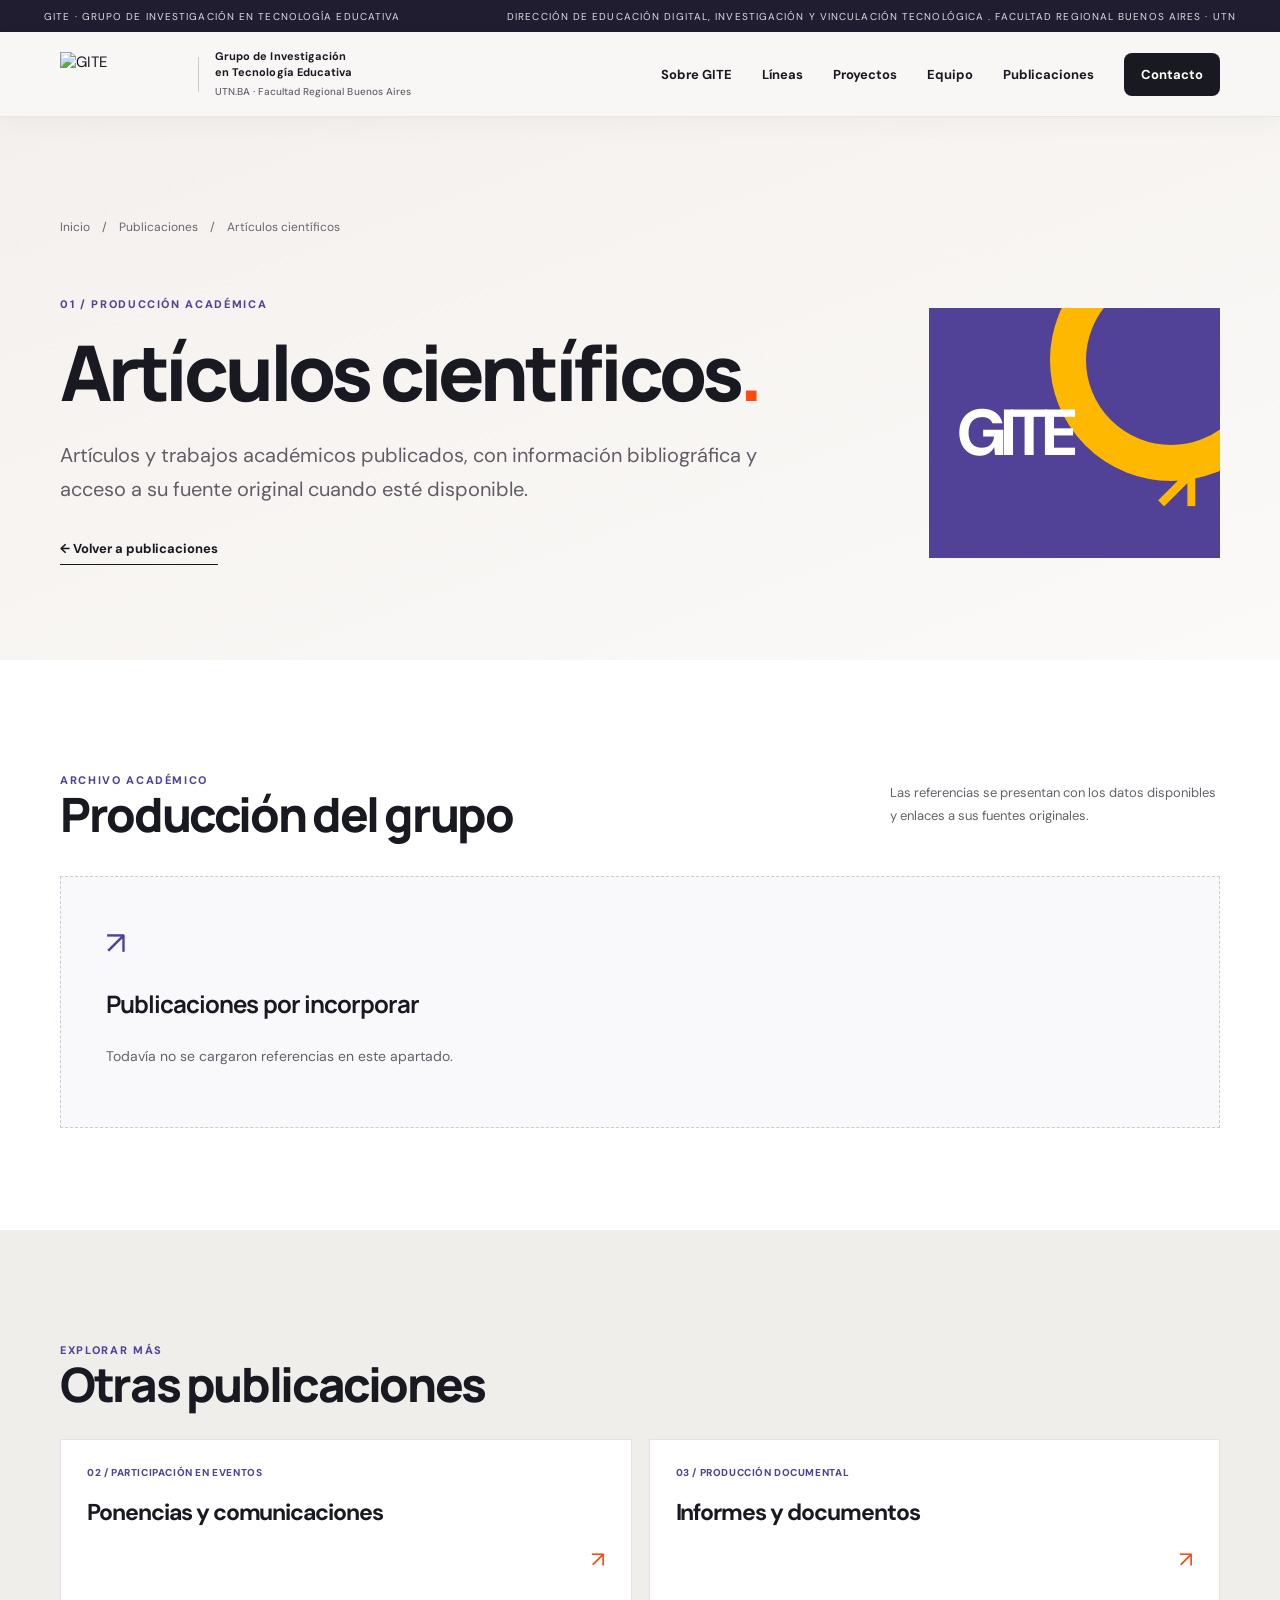
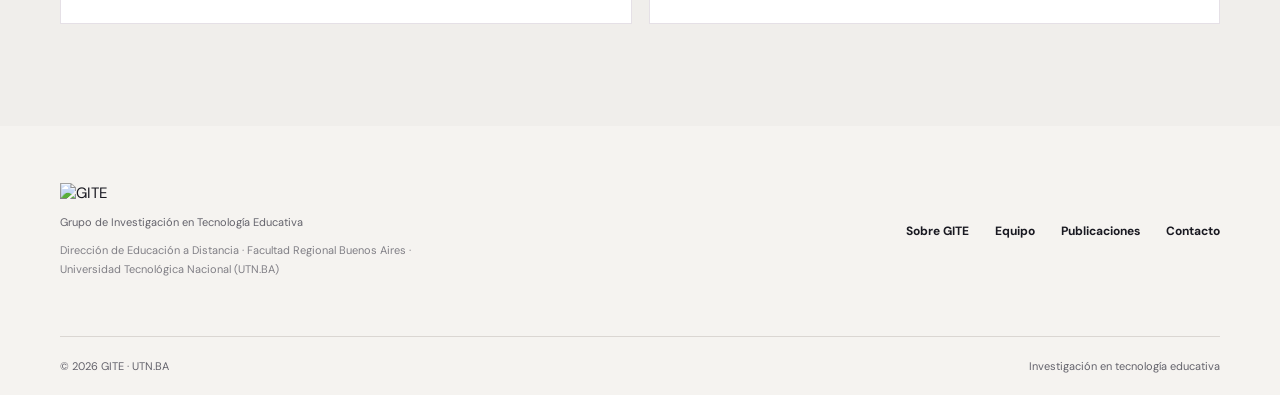
==== articulos-cientificos.html @ 9ed3b36a "Update header information in articulos-cientificos.html" ====
<!doctype html>
<html lang="es-AR">
<head>
<meta charset="utf-8"><meta name="viewport" content="width=device-width, initial-scale=1">
<meta name="theme-color" content="#f8f7f5">
<meta name="description" content="Artículos y trabajos académicos publicados, con información bibliográfica y acceso a su fuente original cuando esté disponible.">
<title>Artículos científicos | GITE — UTN.BA</title>
<link rel="icon" href="assets/favicon.svg" type="image/svg+xml">
<link rel="stylesheet" href="styles.css">
<script defer src="publicaciones.js"></script>
<script defer src="script.js"></script>
</head>
<body>
<a class="skip" href="#contenido">Saltar al contenido</a>
<div class="topline"><span>GITE · Grupo de Investigación en tecnología educativa</span><span>Dirección de Educación Digital, Investigación y Vinculación Tecnológica . Facultad Regional Buenos Aires · UTN</span></div>
<header class="site-header" id="inicio"><div class="container nav-bar">
<a class="brand" href="index.html" aria-label="GITE, volver al inicio"><img src="assets/gite-logo.png" alt="GITE" width="170" height="60"><span class="brand-divider"></span><span class="brand-caption">Grupo de Investigación<br>en Tecnología Educativa<small>UTN.BA · Facultad Regional Buenos Aires</small></span></a>
<button class="menu-toggle" type="button" aria-controls="site-nav" aria-expanded="false" aria-label="Abrir menú"><span></span><span></span><span></span></button>
<nav class="nav" id="site-nav" aria-label="Navegación principal"><a href="index.html#sobre-gite">Sobre GITE</a><a href="index.html#investigacion">Líneas</a><a href="index.html#proyectos">Proyectos</a><a href="index.html#equipo">Equipo</a><a href="index.html#publicaciones" aria-current="page">Publicaciones</a><a class="nav-cta" href="index.html#contacto">Contacto</a></nav>
</div></header>
<main id="contenido">
<section class="pub-hero section-pad"><div class="container">
<div class="pub-breadcrumb"><a href="index.html">Inicio</a><span aria-hidden="true">/</span><a href="index.html#publicaciones">Publicaciones</a><span aria-hidden="true">/</span><span>Artículos científicos</span></div>
<div class="pub-hero-layout"><div><div class="section-label">01 / PRODUCCIÓN ACADÉMICA</div><h1>Artículos científicos<span class="pub-accent">.</span></h1><p class="pub-lead">Artículos y trabajos académicos publicados, con información bibliográfica y acceso a su fuente original cuando esté disponible.</p><a class="text-link" href="index.html#publicaciones">← Volver a publicaciones</a></div><div class="pub-hero-graphic" aria-hidden="true"><span>GITE</span><span>↗</span></div></div>
</div></section>
<section class="pub-content section-pad" aria-labelledby="pub-results-title"><div class="container">
<div class="pub-content-heading"><div><div class="section-label">ARCHIVO ACADÉMICO</div><h2 id="pub-results-title">Producción del grupo</h2></div><p>Las referencias se presentan con los datos disponibles y enlaces a sus fuentes originales.</p></div>
<div class="pub-record-grid" id="publication-list" data-category="articulos" data-empty="Todavía no se cargaron referencias en este apartado." aria-live="polite"></div>
</div></section>
<section class="pub-other section-pad"><div class="container"><div class="section-label">EXPLORAR MÁS</div><h2>Otras publicaciones</h2><div class="pub-other-grid"><a class="pub-other-card" href="ponencias-comunicaciones.html"><span>02 / PARTICIPACIÓN EN EVENTOS</span><strong>Ponencias y comunicaciones</strong><span aria-hidden="true">↗</span></a><a class="pub-other-card" href="informes-documentos.html"><span>03 / PRODUCCIÓN DOCUMENTAL</span><strong>Informes y documentos</strong><span aria-hidden="true">↗</span></a></div></div></section>
</main>
<footer class="footer"><div class="container"><div class="footer-main"><div class="footer-brand"><a href="index.html"><img src="assets/gite-logo.png" alt="GITE" width="105"></a><p>Grupo de Investigación en Tecnología Educativa</p><p class="footer-institution">Dirección de Educación a Distancia · Facultad Regional Buenos Aires · Universidad Tecnológica Nacional (UTN.BA)</p></div><div class="footer-links"><a href="index.html#sobre-gite">Sobre GITE</a><a href="index.html#equipo">Equipo</a><a href="index.html#publicaciones">Publicaciones</a><a href="index.html#contacto">Contacto</a></div></div><div class="footer-bottom"><span>© <span id="year"></span> GITE · UTN.BA</span><span>Investigación en tecnología educativa</span></div></div></footer>
</body></html>
---- styles.css ----
@import url('https://fonts.googleapis.com/css2?family=DM+Sans:wght@400;500;600;700&family=Manrope:wght@400;500;600;700;800&display=swap');
:root{--ink:#191921;--muted:#63626b;--off:#f8f7f5;--white:#fff;--violet:#514298;--pink:#ec0078;--orange:#fa4a0c;--yellow:#ffb800;--night:#1d1b2a;--border:#dedbd8}*{box-sizing:border-box}html{scroll-behavior:smooth;scroll-padding-top:105px}body{margin:0;color:var(--ink);background:var(--off);font-family:'DM Sans',Arial,sans-serif;-webkit-font-smoothing:antialiased}a{color:inherit;text-decoration:none}button,input,textarea,select{font:inherit}button,a,input,textarea,select{-webkit-tap-highlight-color:transparent}a:focus-visible,button:focus-visible,input:focus-visible,select:focus-visible,textarea:focus-visible{outline:3px solid var(--pink);outline-offset:4px}.container{width:min(1200px,calc(100% - 88px));margin:auto}.section-pad{padding:112px 0}.topline{min-height:32px;display:flex;align-items:center;justify-content:space-between;background:var(--night);color:#dedce3;padding:0 max(44px,calc((100vw - 1200px)/2));font-size:10px;letter-spacing:.11em;text-transform:uppercase}.site-header{position:sticky;top:0;z-index:20;background:rgba(248,247,245,.97);border-bottom:1px solid #e9e7e4;backdrop-filter:blur(16px)}.nav-bar{height:92px;display:flex;align-items:center;justify-content:space-between;gap:20px}.brand{display:flex;align-items:center;gap:16px;flex-shrink:0}.brand img{width:122px;height:auto;display:block}.brand-divider{height:35px;width:1px;background:#ccc8c6}.brand-caption{font-weight:700;font-size:11px;line-height:1.4;letter-spacing:.005em}.nav{display:flex;gap:30px;align-items:center}.nav>a{font-size:13px;font-weight:700;transition:color .2s}.nav>a:hover{color:var(--violet)}.nav .nav-cta{background:var(--ink);color:white;border-radius:3px;padding:13px 17px}.nav .nav-cta:hover{color:white;background:var(--violet)}.menu-toggle{display:none}.skip{position:absolute;left:10px;top:-60px;background:white;z-index:50;padding:12px}.skip:focus{top:10px}.hero{padding-top:85px;padding-bottom:100px}.hero-layout{display:grid;grid-template-columns:1.12fr .88fr;align-items:center;gap:65px}.eyebrow,.section-label{font-size:11px;letter-spacing:.15em;font-weight:800;color:var(--violet)}.eyebrow{display:flex;align-items:center;gap:12px}.eyebrow-line{display:inline-block;height:2px;width:26px;background:var(--orange)}h1,h2,h3,p{margin-top:0}h1,h2,h3{font-family:Manrope,Arial,sans-serif}h1{font-size:clamp(43px,4.7vw,72px);line-height:1.09;letter-spacing:-.065em;font-weight:800;margin:29px 0 27px}h1 em{color:var(--violet);font-style:normal}h2{font-size:clamp(37px,4vw,59px);line-height:1.14;letter-spacing:-.055em;margin:0;font-weight:800}h2 span{color:var(--violet)}.hero-lead{color:#595865;font-size:17px;line-height:1.85;max-width:570px}.hero-actions{display:flex;align-items:center;gap:26px;margin-top:35px;flex-wrap:wrap}.btn{border:0;display:inline-flex;align-items:center;justify-content:space-between;gap:25px;padding:17px 21px;font-weight:700;font-size:13px;cursor:pointer;border-radius:3px;transition:transform .2s,background .2s}.btn:hover{transform:translateY(-2px)}.btn-dark{background:var(--ink);color:white}.btn-dark:hover{background:var(--violet)}.btn-light{background:var(--yellow);color:var(--night)}.btn-light:hover{background:#ffd15b}.text-link{font-weight:700;font-size:13px;border-bottom:1px solid var(--ink);padding-bottom:7px}.text-link span{margin-left:12px}.hero-bottom{margin-top:75px;font-size:11px;color:var(--muted);display:flex;align-items:center;gap:9px}.mini-dot{width:7px;height:7px;border-radius:100%;background:var(--pink)}.hero-visual{min-height:490px;overflow:hidden;position:relative;background:#272337;color:white;border-radius:2px}.visual-grid{position:absolute;inset:0;background-image:linear-gradient(#ffffff12 1px,transparent 1px),linear-gradient(90deg,#ffffff12 1px,transparent 1px);background-size:48px 48px;mask-image:linear-gradient(to bottom,black,transparent)}.visual-title{position:absolute;top:55px;left:48px;z-index:3;font:800 clamp(31px,3vw,44px)/1.16 Manrope;letter-spacing:-.055em}.visual-title span{color:var(--yellow)}.shape{position:absolute}.shape-one{width:295px;height:295px;border:65px solid var(--violet);border-right-color:var(--pink);border-bottom-color:var(--orange);border-radius:50%;right:-64px;bottom:38px;transform:rotate(-25deg)}.shape-two{height:135px;width:135px;background:var(--yellow);left:65px;bottom:77px;transform:rotate(45deg)}.shape-three{height:130px;width:130px;background:var(--orange);left:135px;bottom:40px;mix-blend-mode:multiply;border-radius:50%}.visual-bottom{position:absolute;bottom:22px;left:35px;right:35px;display:flex;justify-content:space-between;font-size:10px;letter-spacing:.1em;color:#d4cfdf}.ticker{background:var(--yellow);padding:24px 0;overflow:hidden}.ticker-inner{width:max-content;min-width:100%;display:flex;justify-content:space-around;align-items:center;gap:34px;padding:0 35px;font:800 13px Manrope;letter-spacing:.035em}.ticker-inner i{font-size:20px;font-style:normal;color:var(--pink)}.section-intro{display:grid;grid-template-columns:1fr 2fr;gap:60px;margin-bottom:57px}.section-intro p{margin:25px 0 0;max-width:660px;line-height:1.9;color:var(--muted);font-size:16px}.section-label{padding-top:10px}.principles{display:grid;grid-template-columns:repeat(3,1fr);gap:20px}.principle{background:white;min-height:300px;padding:33px;border:1px solid #e8e5e2;position:relative}.principle-no{font-size:11px;color:#918f99;position:absolute;right:30px;top:34px}.principle-icon{font:700 36px Manrope;margin:12px 0 35px}.purple{color:var(--violet)}.orange{color:var(--orange)}.pink{color:var(--pink)}.principle h3{font-size:23px;letter-spacing:-.035em;margin-bottom:12px}.principle p{line-height:1.75;color:var(--muted);font-size:14px;margin:0}.research{background:var(--night);color:#fff}.research-top{display:flex;justify-content:space-between;align-items:end;gap:50px;margin-bottom:56px}.research-top h2 em,.contact h2 em{color:var(--yellow);font-style:normal}.research-top p{color:#b8b5c6;max-width:345px;line-height:1.8;margin:0}.section-label.light{color:#e6abff;margin-bottom:22px}.research-item{display:grid;grid-template-columns:75px 1fr 28px;gap:20px;align-items:start;border-top:1px solid #504b60;padding:30px 0}.research-item:last-child{border-bottom:1px solid #504b60}.research-index{color:var(--yellow);font-size:12px;font-weight:700;padding-top:9px}.research-item h3{font-size:25px;letter-spacing:-.035em;margin-bottom:10px}.research-item p{max-width:750px;color:#bbb8c7;line-height:1.75;margin:0;font-size:14px}.research-mark{color:var(--yellow);font-size:22px}.research-note{font-size:12px;line-height:1.7;color:#9e9aac;margin:25px 0 0}.services{display:grid;grid-template-columns:repeat(2,1fr);gap:18px}.service-card{min-height:320px;background:white;border:1px solid #e9e5e3;padding:35px;display:flex;flex-direction:column;transition:transform .2s,border-color .2s}.service-card:hover{transform:translateY(-4px);border-color:var(--violet)}.service-top{display:flex;justify-content:space-between;color:var(--violet);font-size:11px;letter-spacing:.1em;font-weight:800}.service-top span:last-child{font-size:21px}.service-card h3{margin:40px 0 12px;max-width:440px;font-size:27px;line-height:1.25;letter-spacing:-.04em}.service-card p{line-height:1.7;color:var(--muted);font-size:14px;max-width:475px}.tag-list{display:flex;gap:7px;flex-wrap:wrap;margin-top:auto;padding-top:10px}.tag-list span{background:#f2f0ef;padding:8px 10px;font-size:11px;color:#5c5963}.manifesto{background:var(--yellow);padding:75px 0}.manifesto-layout{display:grid;grid-template-columns:180px 1fr;gap:35px;align-items:center}.manifesto-symbol{font-size:150px;line-height:1;color:var(--pink)}.manifesto p{font:600 clamp(26px,3vw,45px)/1.3 Manrope;letter-spacing:-.04em;margin:0;max-width:850px}.manifesto strong{color:var(--violet)}.perspectives{background:white}.insight-grid{display:grid;grid-template-columns:repeat(3,1fr);gap:25px}.insight-card{border-top:1px solid #d9d5d1;padding-top:19px}.insight-category{font-size:11px;font-weight:800;letter-spacing:.07em;color:var(--violet)}.insight-art{height:185px;margin:20px 0 25px;overflow:hidden;display:flex;align-items:center;justify-content:center;position:relative}.insight-art span{font:800 85px/1 Manrope;letter-spacing:-.08em;z-index:2}.art-1{background:#e9e4fb;color:var(--violet)}.art-1:before{content:'';position:absolute;width:160px;height:160px;border:40px solid #ffb800;border-radius:50%;right:-45px;top:-60px}.art-2{background:#ffe2d7;color:var(--orange)}.art-2:before{content:'';position:absolute;width:250px;height:60px;background:var(--pink);transform:rotate(-33deg);right:-50px;bottom:10px}.art-3{background:#eee9f7;color:var(--pink)}.art-3:before{content:'';position:absolute;width:170px;height:170px;border:22px dotted var(--violet);border-radius:50%;left:15px}.insight-card h3{font-size:21px;line-height:1.35;letter-spacing:-.035em;min-height:58px}.insight-card p{color:var(--muted);font-size:14px;line-height:1.7}.editor-note{color:#87818a;font-size:11px;margin:30px 0 0;line-height:1.6}.contact{background:var(--violet);color:white}.contact-layout{display:grid;grid-template-columns:1fr 1fr;gap:75px}.contact h2{font-size:clamp(36px,3.9vw,57px)}.contact-layout>div>p{font-size:16px;line-height:1.85;color:#e1daef;max-width:480px;margin-top:28px}.contact-mini{margin-top:85px;color:#d6caea;font-size:12px}.contact-form{background:#ffffff0d;border:1px solid #ffffff30;padding:34px;display:flex;flex-direction:column;gap:19px}.contact-form label{display:flex;flex-direction:column;gap:9px;font-size:12px;font-weight:700}.form-row{display:grid;grid-template-columns:1fr 1fr;gap:15px}.contact-form input,.contact-form textarea,.contact-form select{background:#fff;color:var(--night);border:0;border-radius:2px;width:100%;padding:14px;font-size:13px;outline-offset:3px}.contact-form input::placeholder,.contact-form textarea::placeholder{color:#807d88}.contact-form textarea{resize:vertical}.contact-form .btn{align-self:start;margin-top:5px}.form-hint{font-size:11px;color:#d6cbea;line-height:1.6;margin:0}.footer{background:#f5f3f0}.footer-main{display:flex;justify-content:space-between;align-items:center;padding:57px 0;border-bottom:1px solid #dad6d2}.footer-brand img{width:105px;height:auto}.footer-brand p{font-size:11px;color:var(--muted);margin:12px 0 0}.footer-links{display:flex;gap:26px;font-size:12px;font-weight:700}.footer-links a:hover,.footer-bottom a:hover{color:var(--violet)}.footer-bottom{display:flex;justify-content:space-between;gap:15px;padding:22px 0;font-size:11px;color:var(--muted)}.reveal{opacity:0;transform:translateY(20px);transition:opacity .65s ease,transform .65s ease}.reveal.visible{opacity:1;transform:none}@media(prefers-reduced-motion:reduce){html{scroll-behavior:auto}.reveal{opacity:1;transform:none;transition:none}.btn,.service-card{transition:none}}@media(max-width:1000px){.container{width:min(100% - 48px,1200px)}.topline{padding-left:24px;padding-right:24px}.nav{gap:16px}.nav>a{font-size:12px}.hero-layout{gap:32px}.hero-visual{min-height:420px}.hero-bottom{margin-top:40px}.section-intro{grid-template-columns:1fr 2fr;gap:20px}.contact-layout{gap:35px}}@media(max-width:760px){.container{width:calc(100% - 36px)}.topline{padding:8px 18px;min-height:29px}.topline span:last-child{display:none}.nav-bar{height:75px}.brand img{width:102px}.brand-caption{font-size:10px}.brand-divider{height:29px}.menu-toggle{display:flex;flex-direction:column;gap:5px;background:transparent;border:0;padding:12px;cursor:pointer}.menu-toggle span{height:2px;width:23px;background:var(--ink)}.nav{display:none;position:absolute;top:75px;left:0;right:0;background:var(--off);border-bottom:1px solid var(--border);flex-direction:column;align-items:stretch;gap:0;padding:12px 18px 24px;box-shadow:0 16px 25px #0000000d}.nav.open{display:flex}.nav a{padding:15px;font-size:14px}.nav .nav-cta{text-align:center;margin-top:12px}.section-pad{padding:70px 0}.hero{padding-top:59px}.hero-layout,.section-intro,.contact-layout{grid-template-columns:1fr}.hero-layout{gap:40px}h1{font-size:clamp(42px,9vw,64px)}.hero-lead{font-size:16px}.hero-visual{min-height:350px}.visual-title{top:36px;left:30px;font-size:34px}.shape-one{width:230px;height:230px;border-width:48px;bottom:24px}.shape-two{width:100px;height:100px;bottom:66px}.shape-three{height:110px;width:110px;left:95px}.hero-bottom{margin-top:37px}.section-intro{gap:20px;margin-bottom:35px}.section-intro p{margin-top:20px}.principles,.insight-grid{grid-template-columns:1fr}.principle{min-height:250px}.research-top{display:block}.research-top p{margin-top:24px}.research-item{grid-template-columns:35px 1fr 19px;gap:12px;padding:25px 0}.research-item h3{font-size:21px}.services{grid-template-columns:1fr}.service-card{min-height:290px}.manifesto{padding:60px 0}.manifesto-layout{grid-template-columns:1fr;gap:4px}.manifesto-symbol{font-size:85px}.insight-grid{gap:35px}.insight-art{height:220px}.insight-card h3{min-height:auto}.contact-mini{margin-top:32px}.footer-main{align-items:start;gap:30px;flex-direction:column}.footer-links{flex-wrap:wrap;gap:16px}.ticker-inner{font-size:11px;gap:19px}.form-row{grid-template-columns:1fr}}@media(max-width:390px){.brand-caption{display:none}.brand-divider{display:none}.hero-actions{align-items:flex-start;flex-direction:column}.hero-visual{min-height:300px}.visual-title{font-size:28px}.contact-form{padding:22px}.footer-bottom{flex-direction:column}}

/* Equipo GITE */
.team{background:#f0eeeb}.team-grid{display:grid;grid-template-columns:repeat(3,minmax(0,1fr));gap:24px;align-items:stretch}.team-card{background:#fff;border:1px solid #e4e0dd;overflow:hidden;display:flex;flex-direction:column;transition:transform .2s,border-color .2s}.team-card:hover{transform:translateY(-4px);border-color:var(--violet)}.team-photo{width:100%;aspect-ratio:5/4;background:#e5e0ed;overflow:hidden}.team-photo img{width:100%;height:100%;object-fit:cover;display:block}.team-card-body{padding:28px;display:flex;flex-direction:column;flex:1}.team-role{font-size:11px;font-weight:800;letter-spacing:.07em;text-transform:uppercase;color:var(--violet);margin-bottom:14px;line-height:1.5}.team-card h3{font-size:25px;letter-spacing:-.045em;line-height:1.2;margin-bottom:14px}.team-bio{color:var(--muted);font-size:14px;line-height:1.75;margin-bottom:24px}.team-areas{margin-top:auto;display:flex;flex-wrap:wrap;gap:7px}.team-areas span{font-size:11px;background:#f2f0f6;color:#514298;padding:7px 9px}.team-links{display:flex;flex-wrap:wrap;gap:18px;padding-top:20px;font-size:12px;font-weight:700}.team-links a{text-decoration:underline;text-underline-offset:4px}.team-links a:hover{color:var(--violet)}.team-footnote{margin:23px 0 0;font-size:12px;color:#726e74;line-height:1.7}.team-footnote code{font-size:12px;color:#514298}@media(max-width:1000px){.team-grid{grid-template-columns:repeat(2,minmax(0,1fr))}}@media(max-width:760px){.team-grid{grid-template-columns:1fr}.team-photo{aspect-ratio:5/3}.team-card-body{padding:24px}}

/* Identidad institucional — UTN.BA */
.brand-caption small{display:block;color:var(--muted);font-size:10px;font-weight:500;margin-top:5px;line-height:1.4}.about-institution{background:#fff;border-bottom:1px solid #e9e5e3}.about-institution .section-intro{margin-bottom:0}.about-institution .section-intro p{margin-top:21px}.about-institution strong{color:var(--ink);font-weight:700}.institution-tags{display:flex;gap:9px;flex-wrap:wrap;margin-top:27px}.institution-tags span{padding:9px 12px;border:1px solid #dad6df;background:#f8f7fb;font-size:11px;color:#514298;font-weight:700}.footer-institution{font-size:12px;line-height:1.7;opacity:.8;max-width:410px}.footer-brand .footer-institution{margin-top:12px}
@media(max-width:1150px){.nav{gap:15px}.brand-caption small{max-width:175px}}
@media(max-width:760px){.brand-caption small{display:none}}

/* Navegación y páginas de publicaciones */
.publication-card-link{display:block;color:inherit;text-decoration:none}.publication-card-link:hover h3,.publication-card-link:focus-visible h3{color:var(--violet)}.publication-card-cta{display:inline-flex;margin-top:12px;font-weight:800;font-size:12px;letter-spacing:.01em;color:var(--violet);text-decoration:underline;text-underline-offset:5px}.publication-card-cta:hover{color:var(--pink)}
.pub-hero{background:#f2efed;padding-top:70px;padding-bottom:85px}.pub-breadcrumb{display:flex;gap:12px;flex-wrap:wrap;align-items:center;font-size:12px;color:#6a6470;margin-bottom:72px}.pub-breadcrumb a:hover{color:var(--violet);text-decoration:underline}.pub-hero-layout{display:grid;grid-template-columns:minmax(0,1.7fr) minmax(210px,0.6fr);gap:45px;align-items:end}.pub-hero h1{font-size:clamp(44px,6vw,83px);line-height:1.06;max-width:810px;letter-spacing:-.065em;margin:20px 0 25px}.pub-accent{color:var(--orange)}.pub-lead{font-size:clamp(16px,1.65vw,20px);line-height:1.7;max-width:700px;color:#625c66;margin-bottom:32px}.pub-hero-graphic{height:250px;display:flex;align-items:center;justify-content:space-between;padding:28px;overflow:hidden;background:var(--violet);color:#fff;font-weight:800;letter-spacing:-.08em;font-size:65px;position:relative}.pub-hero-graphic:before{content:'';position:absolute;border:36px solid var(--yellow);width:170px;height:170px;border-radius:50%;right:-72px;top:-69px}.pub-hero-graphic span{position:relative;z-index:1}.pub-hero-graphic span:last-child{align-self:flex-end;color:var(--yellow)}.pub-content{background:#fff;min-height:360px}.pub-content-heading{display:flex;justify-content:space-between;align-items:end;gap:30px;margin-bottom:35px}.pub-content-heading h2,.pub-other h2{font-size:clamp(32px,3.7vw,48px);letter-spacing:-.05em}.pub-content-heading p{color:var(--muted);font-size:13px;line-height:1.8;max-width:330px}.pub-record-grid{display:grid;grid-template-columns:repeat(2,minmax(0,1fr));gap:20px}.pub-empty{border:1px dashed #cfc8d2;background:#f9f8fa;padding:45px;grid-column:1/-1;min-height:230px}.pub-empty-mark{display:block;font-size:32px;color:var(--violet);margin-bottom:23px}.pub-empty h3{font-size:24px;letter-spacing:-.04em}.pub-empty p{font-size:14px;color:var(--muted);line-height:1.75}.pub-entry{border:1px solid #e6e2e7;padding:34px;display:flex;flex-direction:column;gap:13px}.pub-entry-kicker{color:var(--violet);font-size:11px;font-weight:800;letter-spacing:.09em}.pub-entry h3{font-size:24px;line-height:1.3;letter-spacing:-.04em}.pub-entry-authors{font-weight:700;font-size:13px}.pub-entry-reference{font-size:13px;color:#635d68;line-height:1.7}.pub-entry-summary{font-size:13px;color:var(--muted);line-height:1.8}.pub-entry-link{font-size:12px;font-weight:800;color:var(--violet);margin-top:auto;padding-top:16px;text-decoration:underline;text-underline-offset:4px}.pub-other{background:#f0eeeb}.pub-other-grid{display:grid;grid-template-columns:repeat(2,minmax(0,1fr));gap:17px;margin-top:28px}.pub-other-card{background:#fff;border:1px solid #e5e0e6;min-height:185px;padding:26px;display:flex;flex-direction:column;gap:18px;transition:border-color .2s}.pub-other-card:hover{border-color:var(--violet)}.pub-other-card span:first-child{font-size:10px;color:var(--violet);font-weight:800;letter-spacing:.06em}.pub-other-card strong{font-size:23px;letter-spacing:-.045em}.pub-other-card span:last-child{align-self:flex-end;font-size:22px;color:var(--orange)}
@media(max-width:760px){.pub-hero{padding-top:45px;padding-bottom:60px}.pub-breadcrumb{margin-bottom:36px}.pub-hero-layout{grid-template-columns:1fr}.pub-hero-graphic{height:150px;font-size:50px}.pub-content-heading{display:block}.pub-record-grid,.pub-other-grid{grid-template-columns:1fr}.pub-empty{padding:28px}.pub-entry{padding:25px}}

/* GITE / Motion editorial. Las figuras del hero se mueven de manera independiente.
   Se respetan preferencias de movimiento reducido y el control de pausa manual. */
.hero-visual{isolation:isolate}
.hero-visual .visual-grid{animation:giteGridDrift 32s linear infinite;will-change:background-position}
.hero-visual .shape-one{animation:giteRing 29s linear infinite;transform-origin:center;will-change:transform}
.hero-visual .shape-two{animation:giteDiamond 9s ease-in-out infinite;will-change:transform}
.hero-visual .shape-three{animation:giteCircle 11s ease-in-out infinite;will-change:transform}
.hero-visual .visual-line{display:block;opacity:0;animation:giteTitleIn .85s cubic-bezier(.2,.8,.2,1) forwards}
.hero-visual .visual-line:nth-child(2){animation-delay:.16s}
.hero-visual .visual-line:nth-child(3){animation-delay:.3s}
.hero-visual .visual-line.accent{color:var(--yellow)}
.motion-toggle{position:absolute;bottom:49px;right:24px;z-index:5;background:#161321b3;color:white;border:1px solid #ffffff54;border-radius:30px;padding:7px 11px;font-size:10px;letter-spacing:.02em;cursor:pointer;backdrop-filter:blur(6px);transition:background .2s}
.motion-toggle:hover,.motion-toggle:focus-visible{background:#443a66}
.motion-toggle span{margin-left:5px;font-size:11px}
@keyframes giteRing{from{transform:rotate(-25deg)}to{transform:rotate(335deg)}}
@keyframes giteDiamond{0%,100%{transform:translateY(0) rotate(45deg)}50%{transform:translateY(-17px) rotate(51deg)}}
@keyframes giteCircle{0%,100%{transform:translate(0,0) scale(1)}50%{transform:translate(9px,-12px) scale(1.035)}}
@keyframes giteGridDrift{from{background-position:0 0}to{background-position:48px 48px}}
@keyframes giteTitleIn{from{opacity:0;transform:translateY(16px)}to{opacity:1;transform:translateY(0)}}
.hero-visual.is-paused .visual-grid,.hero-visual.is-paused .shape,.hero-visual.is-paused .visual-line{animation-play-state:paused!important}
@media(max-width:760px){.motion-toggle{bottom:44px;right:16px;font-size:9px}.hero-visual .visual-title{font-size:clamp(26px,5vw,34px)}}
@media(prefers-reduced-motion:reduce){.hero-visual .visual-grid,.hero-visual .shape,.hero-visual .visual-line{animation:none!important;will-change:auto}.hero-visual .visual-line{opacity:1!important}.motion-toggle{display:none}}

/* Equipo GITE: retratos compactos, prioridad al perfil académico. */
.team-card{padding-top:26px}
.team-photo{width:112px;height:112px;aspect-ratio:1/1;margin:0 auto;border-radius:50%;border:3px solid #eee9f5;background:#e5e0ed;flex:none}
.team-photo img{width:100%;height:100%;object-fit:cover;object-position:center 25%;border-radius:50%}
.team-card-body{padding:18px 24px 26px}
.team-card h3{font-size:22px;margin-bottom:12px}
.team-role{margin-bottom:9px}
.team-bio{margin-bottom:18px}
@media(max-width:760px){.team-photo{width:96px;height:96px;aspect-ratio:1/1}.team-card{padding-top:22px}.team-card-body{padding:16px 22px 24px}}


/* === GITE | refinamiento visual 2026 === */
:root{--off:#f7f6f3;--night:#211d31;--border:#e6e3e0}
body{font-size:15px}
.container{width:min(1160px,calc(100% - 72px))}
.section-pad{padding:clamp(68px,8vw,108px) 0}
.site-header{box-shadow:0 7px 24px rgba(21,16,41,.035)}
.nav-bar{height:84px}
.nav>a:not(.nav-cta){position:relative;padding:7px 0}
.nav>a:not(.nav-cta):after{content:'';height:2px;background:var(--violet);position:absolute;left:0;right:100%;bottom:0;transition:right .22s ease}
.nav>a:not(.nav-cta):hover:after,.nav>a:not(.nav-cta):focus-visible:after{right:0}
.nav .nav-cta,.btn{border-radius:8px}
.hero{padding-top:clamp(55px,7vw,90px);padding-bottom:clamp(65px,7vw,95px)}
.hero-layout{grid-template-columns:1.05fr .95fr;gap:clamp(32px,5vw,72px)}
.hero h1{max-width:630px}
.hero-lead{line-height:1.76}
.hero-visual{border-radius:17px;box-shadow:0 26px 65px rgba(29,26,47,.16);isolation:isolate}
.motion-toggle{border-radius:100px}
.eyebrow-line{width:31px}
.section-intro{grid-template-columns:minmax(160px,.42fr) minmax(0,1fr);gap:clamp(20px,5vw,70px);margin-bottom:48px}
.section-intro p{max-width:730px;line-height:1.76}
.principles{gap:18px}
.principle{border-radius:12px;min-height:285px}
.research-item{transition:padding .22s,background .22s}
.research-item:hover{padding-left:12px;background:rgba(255,255,255,.035)}
.services{gap:20px}
.service-card{border-radius:12px;min-height:275px}
.team{background:linear-gradient(180deg,#f1efed 0%,#f8f7f5 100%)}
.team .section-intro{margin-bottom:42px}
.team .section-intro p{max-width:750px}
.team-grid{grid-template-columns:repeat(3,minmax(0,1fr));gap:20px}
.team-card{border:1px solid #e8e4e0;border-radius:15px;box-shadow:0 7px 23px rgba(32,25,53,.045);padding:25px;gap:0;transition:transform .2s,box-shadow .2s,border-color .2s}
.team-card:hover{transform:translateY(-4px);border-color:#c9bfeb;box-shadow:0 15px 35px rgba(32,25,53,.085)}
.team-photo{width:112px;height:112px;aspect-ratio:1;border-radius:50%;background:#eeebf3;align-self:flex-start;flex-shrink:0;border:4px solid white;box-shadow:0 0 0 1px #e4dfeb;margin:0 0 20px;overflow:hidden}
.team-photo img{width:100%;height:100%;object-fit:cover;border-radius:50%}
.team-card-body{padding:0;min-width:0}
.team-role{font-size:10px;letter-spacing:.09em;margin-bottom:7px}
.team-card h3{font-size:clamp(19px,1.9vw,24px);line-height:1.28;margin-bottom:12px}
.team-bio{font-size:13px;line-height:1.75;margin-bottom:19px}
.team-areas{gap:6px}
.team-areas span{border-radius:100px;padding:7px 10px;font-size:10px}
.team-links{margin-top:18px}
.perspectives{background:#fff}
.insight-grid{gap:20px}
.insight-card{background:#fff;border:1px solid #e8e4e1;border-radius:13px;overflow:hidden;padding:18px 18px 24px;display:flex;flex-direction:column;transition:transform .2s,box-shadow .2s,border-color .2s}
.insight-card:hover{transform:translateY(-4px);border-color:#cec6ed;box-shadow:0 14px 32px rgba(33,28,49,.08)}
.insight-category{padding:3px 2px}
.insight-art{height:160px;border-radius:8px;margin:15px 0 24px}
.insight-card h3{font-size:23px;min-height:unset;line-height:1.25;margin-bottom:12px}
.insight-card p{line-height:1.72;margin-bottom:22px}
.insight-card .publication-card-cta{margin-top:auto;padding-top:14px;text-decoration:none;border-top:1px solid #e9e5e5;font-size:12px}
.insight-card .publication-card-cta:hover{text-decoration:underline;text-underline-offset:4px}
.contact-form{border-radius:14px}
.footer-links a{transition:color .2s}
.footer-links a:hover{color:var(--violet)}
/* Subpáginas: coherencia visual */
.pub-hero{background:linear-gradient(160deg,#f4f0ed 0%,#fbfaf8 100%)}
.pub-breadcrumb{margin-bottom:52px}
.pub-hero h1{letter-spacing:-.055em}
@media(max-width:1000px){.container{width:calc(100% - 48px)}.team-grid{gap:14px}.team-card{padding:21px}.hero-layout{gap:28px}}
@media(max-width:760px){.container{width:calc(100% - 36px)}.nav-bar{height:75px}.hero-layout{grid-template-columns:1fr}.hero-visual{min-height:420px}.section-intro{grid-template-columns:1fr;gap:15px}.team-grid{grid-template-columns:repeat(2,minmax(0,1fr));gap:14px}.insight-grid{grid-template-columns:1fr}.insight-art{height:165px}.team-card{padding:20px}}
@media(max-width:520px){.team-grid{grid-template-columns:1fr}.team-card{padding:22px}.team-photo{width:96px;height:96px}.hero-visual{min-height:390px}.insight-card{padding:18px 18px 22px}}
@media(prefers-reduced-motion:reduce){.team-card,.insight-card,.research-item,.nav>a:not(.nav-cta):after{transition:none!important}}

/* Organización por categorías del equipo */
.team-directory{margin-top:38px}.team-tabs{display:flex;flex-wrap:wrap;gap:10px;margin-bottom:0;border-bottom:1px solid #e7e1eb;padding-bottom:18px}.team-tab{display:inline-flex;align-items:center;gap:9px;border:1px solid #ded9e5;background:#fff;color:#463f57;padding:13px 17px;border-radius:999px;font-family:inherit;font-size:13px;line-height:1.3;font-weight:700;cursor:pointer;transition:background .2s,border-color .2s,transform .2s}.team-tab:hover{border-color:#9781c0;transform:translateY(-1px)}.team-tab.is-active{background:#261e3f;color:#fff;border-color:#261e3f}.team-tab-count{display:inline-flex;align-items:center;justify-content:center;min-width:22px;height:22px;border-radius:999px;padding:0 5px;background:#eee9f4;color:#3d3450;font-size:11px;font-weight:800}.team-tab.is-active .team-tab-count{background:#ffffff26;color:#fff}.team-tab:focus-visible{outline:3px solid #8664d0;outline-offset:3px}.team-panel{padding-top:36px}.team-panel:focus-visible{outline:2px solid #aa95d4;outline-offset:4px}.team-panel-head{display:flex;justify-content:space-between;align-items:start;gap:20px;margin-bottom:26px}.team-panel-eyebrow{font-size:11px;font-weight:800;letter-spacing:.13em;color:#82709c;margin:0 0 9px}.team-panel-head h3{font-size:clamp(25px,2.6vw,35px);line-height:1.22;margin:0 0 10px;letter-spacing:-.035em}.team-panel-head p:not(.team-panel-eyebrow){color:#706b78;font-size:15px;line-height:1.65;max-width:670px;margin:0}.team-panel-mark{display:grid;place-items:center;width:49px;height:49px;border-radius:15px;background:#f0ecf7;color:#69518b;font-size:25px;flex:none}.team-card .team-member-name{font-size:clamp(19px,1.9vw,24px);line-height:1.28;margin:0 0 12px;letter-spacing:-.025em}.team-empty{border:1px dashed #d8cee6;padding:35px 25px;border-radius:15px;color:#675b76;background:#faf9fc;margin:0;font-size:15px}.team-empty[hidden]{display:none}.team-panel .team-grid{margin-top:0}.team-panel .team-card{height:100%}@media(max-width:600px){.team-tabs{display:grid;grid-template-columns:1fr 1fr;gap:8px}.team-tab{font-size:12px;border-radius:12px;min-height:55px;padding:11px;justify-content:space-between}.team-panel{padding-top:26px}.team-panel-mark{display:none}}@media(max-width:380px){.team-tabs{grid-template-columns:1fr}}@media(prefers-reduced-motion:reduce){.team-tab{transition:none}} 

/* Presentación general del equipo: estado inicial sin categoría seleccionada */
.team-overview[hidden],.team-panel[hidden]{display:none!important}
.team-overview{display:grid;grid-template-columns:minmax(0,1fr) minmax(0,1.08fr);align-items:center;gap:clamp(24px,4vw,60px);padding:30px 0 55px}
.team-overview-kicker{display:block;font-size:11px;font-weight:800;letter-spacing:.16em;color:#7358a7;margin-bottom:18px}
.team-overview-copy h3{font-size:clamp(27px,3vw,43px);line-height:1.15;letter-spacing:-.045em;margin:0 0 22px;color:#231c32}
.team-overview-copy p{font-size:15px;line-height:1.8;color:#625c6d;margin:0 0 15px}
.team-overview-hint{display:inline-flex;gap:12px;align-items:center;margin-top:18px;font-weight:800;color:#563c8a;font-size:13px}
.team-photo-mosaic{display:grid;grid-template-columns:1fr .76fr;gap:14px;align-items:center}
.team-photo-mosaic figure{margin:0;min-width:0;position:relative;overflow:hidden;border-radius:18px;box-shadow:0 15px 35px rgba(35,25,52,.12);background:#ded6e8}
.team-mosaic-primary{height:330px}.team-mosaic-secondary{height:255px;transform:translateY(40px)}
.team-photo-mosaic img{display:block;width:100%;height:100%;object-fit:cover;object-position:center;transition:transform .35s ease}
.team-photo-mosaic figure:hover img{transform:scale(1.035)}
.team-photo-mosaic figcaption{position:absolute;bottom:0;left:0;right:0;background:linear-gradient(transparent,rgba(19,14,36,.84));color:#fff;font-size:11px;font-weight:700;padding:30px 16px 15px;line-height:1.3}
.team-explore-heading{border-top:1px solid #ded8e2;padding-top:27px;margin:2px 0 22px}.team-explore-heading h3{font-size:clamp(21px,2.25vw,29px);margin:0 0 7px;line-height:1.25}.team-explore-heading p{color:#736b79;font-size:14px;margin:0}
.team-tab{border-radius:13px!important}.team-panel{padding-top:28px}.team-back{border:0;background:transparent;color:#5a458c;font-family:inherit;font-weight:800;font-size:13px;padding:12px 0;margin:0 0 20px;cursor:pointer}.team-back:hover{text-decoration:underline;text-underline-offset:3px}.team-back:focus-visible{outline:3px solid #8664d0;outline-offset:4px}.team-panel:focus{outline:none}
.team-card{scroll-margin-top:115px}
@media(max-width:900px){.team-overview{grid-template-columns:1fr;gap:20px;padding-top:25px}.team-photo-mosaic{max-width:720px;width:100%;grid-template-columns:1fr 1fr}.team-mosaic-primary,.team-mosaic-secondary{height:250px;transform:none}}
@media(max-width:580px){.team-photo-mosaic{gap:9px}.team-mosaic-primary,.team-mosaic-secondary{height:165px;border-radius:12px}.team-photo-mosaic figcaption{font-size:10px;padding:20px 10px 10px}.team-overview{padding-bottom:40px}.team-overview-copy h3{font-size:29px}}
@media(prefers-reduced-motion:reduce){.team-photo-mosaic img{transition:none}.team-photo-mosaic figure:hover img{transform:none}}
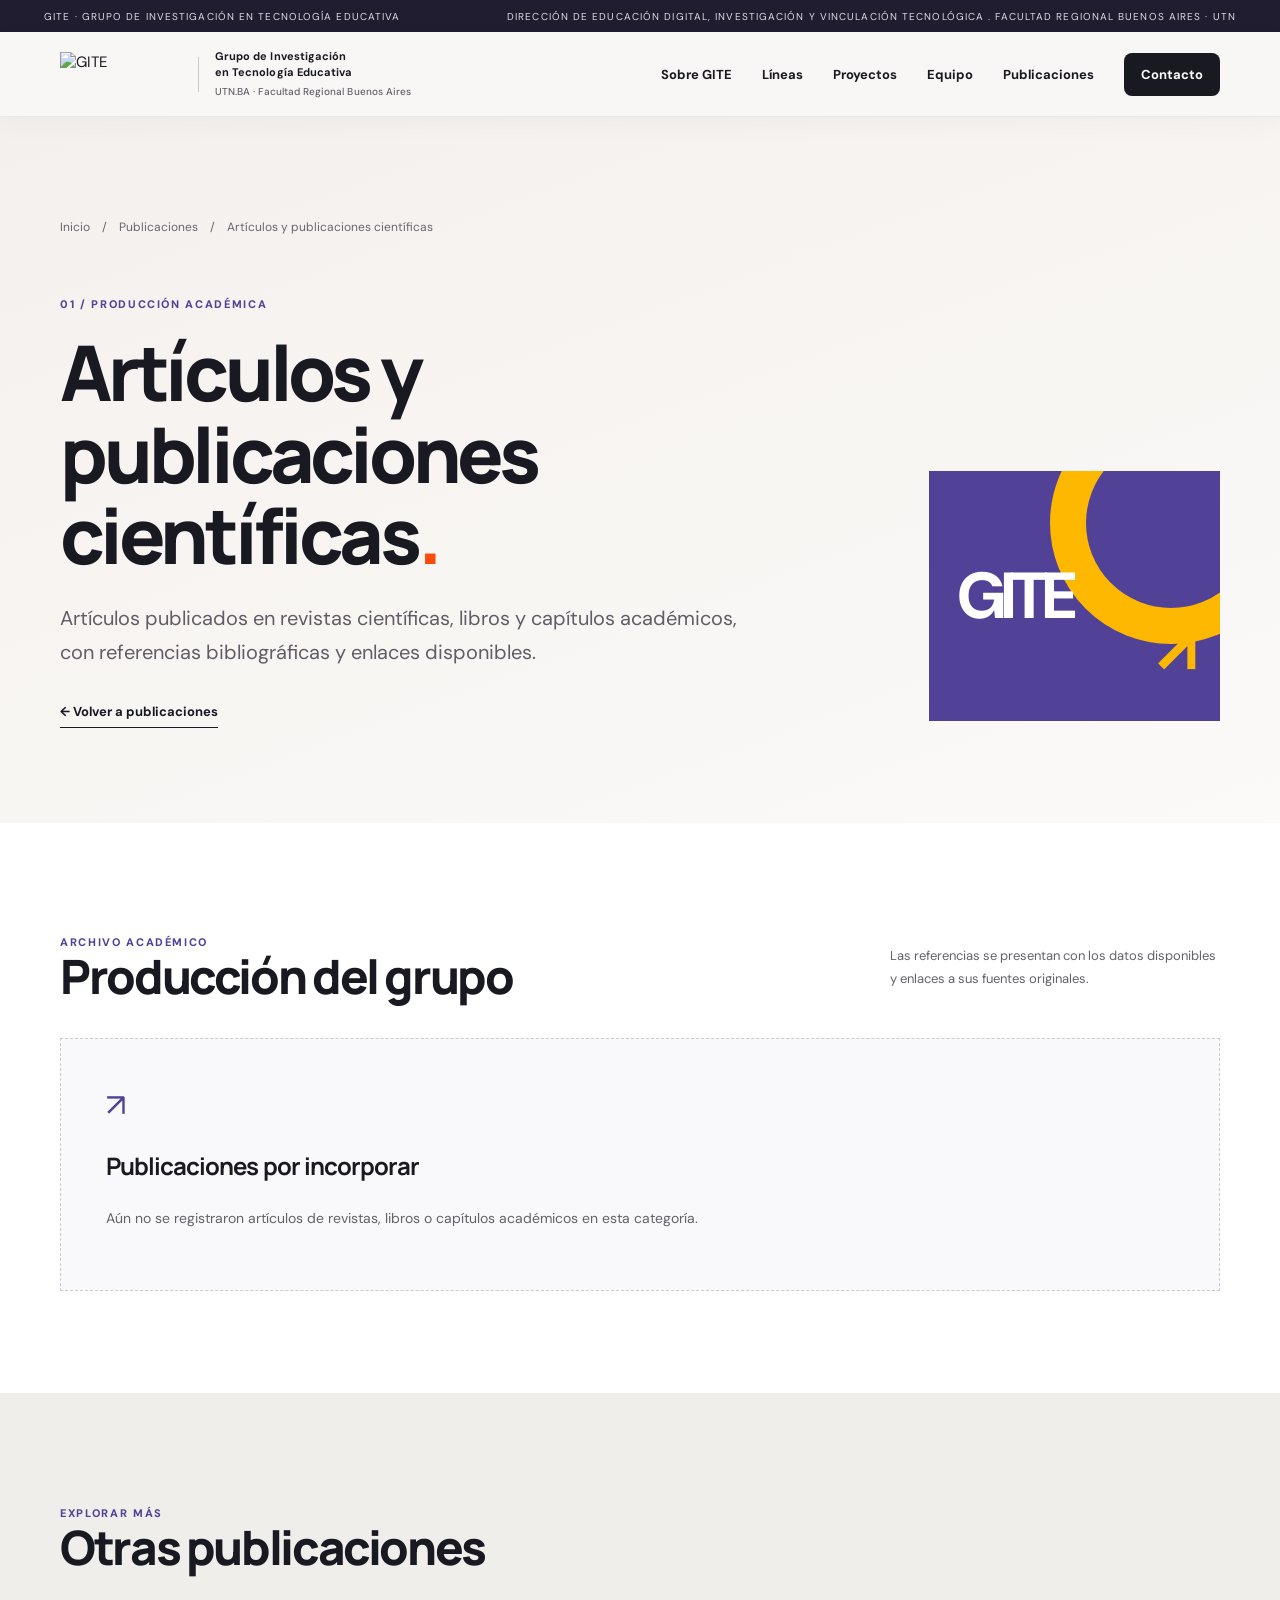
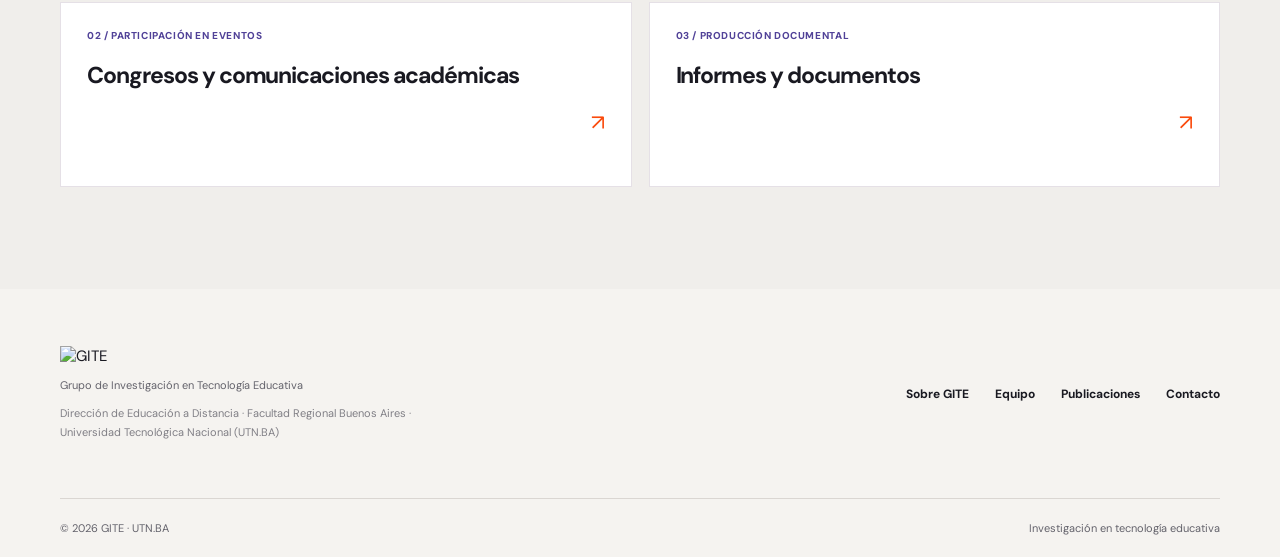
==== commit a4339c0e: "Add files via upload" ====
--- a/articulos-cientificos.html
+++ b/articulos-cientificos.html
@@ -3,8 +3,8 @@
 <head>
 <meta charset="utf-8"><meta name="viewport" content="width=device-width, initial-scale=1">
 <meta name="theme-color" content="#f8f7f5">
-<meta name="description" content="Artículos y trabajos académicos publicados, con información bibliográfica y acceso a su fuente original cuando esté disponible.">
-<title>Artículos científicos | GITE — UTN.BA</title>
+<meta name="description" content="Artículos publicados en revistas científicas, libros y capítulos académicos, con referencias bibliográficas y enlaces disponibles.">
+<title>Artículos y publicaciones científicas | GITE — UTN.BA</title>
 <link rel="icon" href="assets/favicon.svg" type="image/svg+xml">
 <link rel="stylesheet" href="styles.css">
 <script defer src="publicaciones.js"></script>
@@ -20,14 +20,14 @@
 </div></header>
 <main id="contenido">
 <section class="pub-hero section-pad"><div class="container">
-<div class="pub-breadcrumb"><a href="index.html">Inicio</a><span aria-hidden="true">/</span><a href="index.html#publicaciones">Publicaciones</a><span aria-hidden="true">/</span><span>Artículos científicos</span></div>
-<div class="pub-hero-layout"><div><div class="section-label">01 / PRODUCCIÓN ACADÉMICA</div><h1>Artículos científicos<span class="pub-accent">.</span></h1><p class="pub-lead">Artículos y trabajos académicos publicados, con información bibliográfica y acceso a su fuente original cuando esté disponible.</p><a class="text-link" href="index.html#publicaciones">← Volver a publicaciones</a></div><div class="pub-hero-graphic" aria-hidden="true"><span>GITE</span><span>↗</span></div></div>
+<div class="pub-breadcrumb"><a href="index.html">Inicio</a><span aria-hidden="true">/</span><a href="index.html#publicaciones">Publicaciones</a><span aria-hidden="true">/</span><span>Artículos y publicaciones científicas</span></div>
+<div class="pub-hero-layout"><div><div class="section-label">01 / PRODUCCIÓN ACADÉMICA</div><h1>Artículos y publicaciones científicas<span class="pub-accent">.</span></h1><p class="pub-lead">Artículos publicados en revistas científicas, libros y capítulos académicos, con referencias bibliográficas y enlaces disponibles.</p><a class="text-link" href="index.html#publicaciones">← Volver a publicaciones</a></div><div class="pub-hero-graphic" aria-hidden="true"><span>GITE</span><span>↗</span></div></div>
 </div></section>
 <section class="pub-content section-pad" aria-labelledby="pub-results-title"><div class="container">
 <div class="pub-content-heading"><div><div class="section-label">ARCHIVO ACADÉMICO</div><h2 id="pub-results-title">Producción del grupo</h2></div><p>Las referencias se presentan con los datos disponibles y enlaces a sus fuentes originales.</p></div>
-<div class="pub-record-grid" id="publication-list" data-category="articulos" data-empty="Todavía no se cargaron referencias en este apartado." aria-live="polite"></div>
+<div class="pub-record-grid" id="publication-list" data-category="articulos" data-empty="Aún no se registraron artículos de revistas, libros o capítulos académicos en esta categoría." aria-live="polite"></div>
 </div></section>
-<section class="pub-other section-pad"><div class="container"><div class="section-label">EXPLORAR MÁS</div><h2>Otras publicaciones</h2><div class="pub-other-grid"><a class="pub-other-card" href="ponencias-comunicaciones.html"><span>02 / PARTICIPACIÓN EN EVENTOS</span><strong>Ponencias y comunicaciones</strong><span aria-hidden="true">↗</span></a><a class="pub-other-card" href="informes-documentos.html"><span>03 / PRODUCCIÓN DOCUMENTAL</span><strong>Informes y documentos</strong><span aria-hidden="true">↗</span></a></div></div></section>
+<section class="pub-other section-pad"><div class="container"><div class="section-label">EXPLORAR MÁS</div><h2>Otras publicaciones</h2><div class="pub-other-grid"><a class="pub-other-card" href="ponencias-comunicaciones.html"><span>02 / PARTICIPACIÓN EN EVENTOS</span><strong>Congresos y comunicaciones académicas</strong><span aria-hidden="true">↗</span></a><a class="pub-other-card" href="informes-documentos.html"><span>03 / PRODUCCIÓN DOCUMENTAL</span><strong>Informes y documentos</strong><span aria-hidden="true">↗</span></a></div></div></section>
 </main>
 <footer class="footer"><div class="container"><div class="footer-main"><div class="footer-brand"><a href="index.html"><img src="assets/gite-logo.png" alt="GITE" width="105"></a><p>Grupo de Investigación en Tecnología Educativa</p><p class="footer-institution">Dirección de Educación a Distancia · Facultad Regional Buenos Aires · Universidad Tecnológica Nacional (UTN.BA)</p></div><div class="footer-links"><a href="index.html#sobre-gite">Sobre GITE</a><a href="index.html#equipo">Equipo</a><a href="index.html#publicaciones">Publicaciones</a><a href="index.html#contacto">Contacto</a></div></div><div class="footer-bottom"><span>© <span id="year"></span> GITE · UTN.BA</span><span>Investigación en tecnología educativa</span></div></div></footer>
 </body></html>
--- a/styles.css
+++ b/styles.css
@@ -1,5 +1,5 @@
 @import url('https://fonts.googleapis.com/css2?family=DM+Sans:wght@400;500;600;700&family=Manrope:wght@400;500;600;700;800&display=swap');
-:root{--ink:#191921;--muted:#63626b;--off:#f8f7f5;--white:#fff;--violet:#514298;--pink:#ec0078;--orange:#fa4a0c;--yellow:#ffb800;--night:#1d1b2a;--border:#dedbd8}*{box-sizing:border-box}html{scroll-behavior:smooth;scroll-padding-top:105px}body{margin:0;color:var(--ink);background:var(--off);font-family:'DM Sans',Arial,sans-serif;-webkit-font-smoothing:antialiased}a{color:inherit;text-decoration:none}button,input,textarea,select{font:inherit}button,a,input,textarea,select{-webkit-tap-highlight-color:transparent}a:focus-visible,button:focus-visible,input:focus-visible,select:focus-visible,textarea:focus-visible{outline:3px solid var(--pink);outline-offset:4px}.container{width:min(1200px,calc(100% - 88px));margin:auto}.section-pad{padding:112px 0}.topline{min-height:32px;display:flex;align-items:center;justify-content:space-between;background:var(--night);color:#dedce3;padding:0 max(44px,calc((100vw - 1200px)/2));font-size:10px;letter-spacing:.11em;text-transform:uppercase}.site-header{position:sticky;top:0;z-index:20;background:rgba(248,247,245,.97);border-bottom:1px solid #e9e7e4;backdrop-filter:blur(16px)}.nav-bar{height:92px;display:flex;align-items:center;justify-content:space-between;gap:20px}.brand{display:flex;align-items:center;gap:16px;flex-shrink:0}.brand img{width:122px;height:auto;display:block}.brand-divider{height:35px;width:1px;background:#ccc8c6}.brand-caption{font-weight:700;font-size:11px;line-height:1.4;letter-spacing:.005em}.nav{display:flex;gap:30px;align-items:center}.nav>a{font-size:13px;font-weight:700;transition:color .2s}.nav>a:hover{color:var(--violet)}.nav .nav-cta{background:var(--ink);color:white;border-radius:3px;padding:13px 17px}.nav .nav-cta:hover{color:white;background:var(--violet)}.menu-toggle{display:none}.skip{position:absolute;left:10px;top:-60px;background:white;z-index:50;padding:12px}.skip:focus{top:10px}.hero{padding-top:85px;padding-bottom:100px}.hero-layout{display:grid;grid-template-columns:1.12fr .88fr;align-items:center;gap:65px}.eyebrow,.section-label{font-size:11px;letter-spacing:.15em;font-weight:800;color:var(--violet)}.eyebrow{display:flex;align-items:center;gap:12px}.eyebrow-line{display:inline-block;height:2px;width:26px;background:var(--orange)}h1,h2,h3,p{margin-top:0}h1,h2,h3{font-family:Manrope,Arial,sans-serif}h1{font-size:clamp(43px,4.7vw,72px);line-height:1.09;letter-spacing:-.065em;font-weight:800;margin:29px 0 27px}h1 em{color:var(--violet);font-style:normal}h2{font-size:clamp(37px,4vw,59px);line-height:1.14;letter-spacing:-.055em;margin:0;font-weight:800}h2 span{color:var(--violet)}.hero-lead{color:#595865;font-size:17px;line-height:1.85;max-width:570px}.hero-actions{display:flex;align-items:center;gap:26px;margin-top:35px;flex-wrap:wrap}.btn{border:0;display:inline-flex;align-items:center;justify-content:space-between;gap:25px;padding:17px 21px;font-weight:700;font-size:13px;cursor:pointer;border-radius:3px;transition:transform .2s,background .2s}.btn:hover{transform:translateY(-2px)}.btn-dark{background:var(--ink);color:white}.btn-dark:hover{background:var(--violet)}.btn-light{background:var(--yellow);color:var(--night)}.btn-light:hover{background:#ffd15b}.text-link{font-weight:700;font-size:13px;border-bottom:1px solid var(--ink);padding-bottom:7px}.text-link span{margin-left:12px}.hero-bottom{margin-top:75px;font-size:11px;color:var(--muted);display:flex;align-items:center;gap:9px}.mini-dot{width:7px;height:7px;border-radius:100%;background:var(--pink)}.hero-visual{min-height:490px;overflow:hidden;position:relative;background:#272337;color:white;border-radius:2px}.visual-grid{position:absolute;inset:0;background-image:linear-gradient(#ffffff12 1px,transparent 1px),linear-gradient(90deg,#ffffff12 1px,transparent 1px);background-size:48px 48px;mask-image:linear-gradient(to bottom,black,transparent)}.visual-title{position:absolute;top:55px;left:48px;z-index:3;font:800 clamp(31px,3vw,44px)/1.16 Manrope;letter-spacing:-.055em}.visual-title span{color:var(--yellow)}.shape{position:absolute}.shape-one{width:295px;height:295px;border:65px solid var(--violet);border-right-color:var(--pink);border-bottom-color:var(--orange);border-radius:50%;right:-64px;bottom:38px;transform:rotate(-25deg)}.shape-two{height:135px;width:135px;background:var(--yellow);left:65px;bottom:77px;transform:rotate(45deg)}.shape-three{height:130px;width:130px;background:var(--orange);left:135px;bottom:40px;mix-blend-mode:multiply;border-radius:50%}.visual-bottom{position:absolute;bottom:22px;left:35px;right:35px;display:flex;justify-content:space-between;font-size:10px;letter-spacing:.1em;color:#d4cfdf}.ticker{background:var(--yellow);padding:24px 0;overflow:hidden}.ticker-inner{width:max-content;min-width:100%;display:flex;justify-content:space-around;align-items:center;gap:34px;padding:0 35px;font:800 13px Manrope;letter-spacing:.035em}.ticker-inner i{font-size:20px;font-style:normal;color:var(--pink)}.section-intro{display:grid;grid-template-columns:1fr 2fr;gap:60px;margin-bottom:57px}.section-intro p{margin:25px 0 0;max-width:660px;line-height:1.9;color:var(--muted);font-size:16px}.section-label{padding-top:10px}.principles{display:grid;grid-template-columns:repeat(3,1fr);gap:20px}.principle{background:white;min-height:300px;padding:33px;border:1px solid #e8e5e2;position:relative}.principle-no{font-size:11px;color:#918f99;position:absolute;right:30px;top:34px}.principle-icon{font:700 36px Manrope;margin:12px 0 35px}.purple{color:var(--violet)}.orange{color:var(--orange)}.pink{color:var(--pink)}.principle h3{font-size:23px;letter-spacing:-.035em;margin-bottom:12px}.principle p{line-height:1.75;color:var(--muted);font-size:14px;margin:0}.research{background:var(--night);color:#fff}.research-top{display:flex;justify-content:space-between;align-items:end;gap:50px;margin-bottom:56px}.research-top h2 em,.contact h2 em{color:var(--yellow);font-style:normal}.research-top p{color:#b8b5c6;max-width:345px;line-height:1.8;margin:0}.section-label.light{color:#e6abff;margin-bottom:22px}.research-item{display:grid;grid-template-columns:75px 1fr 28px;gap:20px;align-items:start;border-top:1px solid #504b60;padding:30px 0}.research-item:last-child{border-bottom:1px solid #504b60}.research-index{color:var(--yellow);font-size:12px;font-weight:700;padding-top:9px}.research-item h3{font-size:25px;letter-spacing:-.035em;margin-bottom:10px}.research-item p{max-width:750px;color:#bbb8c7;line-height:1.75;margin:0;font-size:14px}.research-mark{color:var(--yellow);font-size:22px}.research-note{font-size:12px;line-height:1.7;color:#9e9aac;margin:25px 0 0}.services{display:grid;grid-template-columns:repeat(2,1fr);gap:18px}.service-card{min-height:320px;background:white;border:1px solid #e9e5e3;padding:35px;display:flex;flex-direction:column;transition:transform .2s,border-color .2s}.service-card:hover{transform:translateY(-4px);border-color:var(--violet)}.service-top{display:flex;justify-content:space-between;color:var(--violet);font-size:11px;letter-spacing:.1em;font-weight:800}.service-top span:last-child{font-size:21px}.service-card h3{margin:40px 0 12px;max-width:440px;font-size:27px;line-height:1.25;letter-spacing:-.04em}.service-card p{line-height:1.7;color:var(--muted);font-size:14px;max-width:475px}.tag-list{display:flex;gap:7px;flex-wrap:wrap;margin-top:auto;padding-top:10px}.tag-list span{background:#f2f0ef;padding:8px 10px;font-size:11px;color:#5c5963}.manifesto{background:var(--yellow);padding:75px 0}.manifesto-layout{display:grid;grid-template-columns:180px 1fr;gap:35px;align-items:center}.manifesto-symbol{font-size:150px;line-height:1;color:var(--pink)}.manifesto p{font:600 clamp(26px,3vw,45px)/1.3 Manrope;letter-spacing:-.04em;margin:0;max-width:850px}.manifesto strong{color:var(--violet)}.perspectives{background:white}.insight-grid{display:grid;grid-template-columns:repeat(3,1fr);gap:25px}.insight-card{border-top:1px solid #d9d5d1;padding-top:19px}.insight-category{font-size:11px;font-weight:800;letter-spacing:.07em;color:var(--violet)}.insight-art{height:185px;margin:20px 0 25px;overflow:hidden;display:flex;align-items:center;justify-content:center;position:relative}.insight-art span{font:800 85px/1 Manrope;letter-spacing:-.08em;z-index:2}.art-1{background:#e9e4fb;color:var(--violet)}.art-1:before{content:'';position:absolute;width:160px;height:160px;border:40px solid #ffb800;border-radius:50%;right:-45px;top:-60px}.art-2{background:#ffe2d7;color:var(--orange)}.art-2:before{content:'';position:absolute;width:250px;height:60px;background:var(--pink);transform:rotate(-33deg);right:-50px;bottom:10px}.art-3{background:#eee9f7;color:var(--pink)}.art-3:before{content:'';position:absolute;width:170px;height:170px;border:22px dotted var(--violet);border-radius:50%;left:15px}.insight-card h3{font-size:21px;line-height:1.35;letter-spacing:-.035em;min-height:58px}.insight-card p{color:var(--muted);font-size:14px;line-height:1.7}.editor-note{color:#87818a;font-size:11px;margin:30px 0 0;line-height:1.6}.contact{background:var(--violet);color:white}.contact-layout{display:grid;grid-template-columns:1fr 1fr;gap:75px}.contact h2{font-size:clamp(36px,3.9vw,57px)}.contact-layout>div>p{font-size:16px;line-height:1.85;color:#e1daef;max-width:480px;margin-top:28px}.contact-mini{margin-top:85px;color:#d6caea;font-size:12px}.contact-form{background:#ffffff0d;border:1px solid #ffffff30;padding:34px;display:flex;flex-direction:column;gap:19px}.contact-form label{display:flex;flex-direction:column;gap:9px;font-size:12px;font-weight:700}.form-row{display:grid;grid-template-columns:1fr 1fr;gap:15px}.contact-form input,.contact-form textarea,.contact-form select{background:#fff;color:var(--night);border:0;border-radius:2px;width:100%;padding:14px;font-size:13px;outline-offset:3px}.contact-form input::placeholder,.contact-form textarea::placeholder{color:#807d88}.contact-form textarea{resize:vertical}.contact-form .btn{align-self:start;margin-top:5px}.form-hint{font-size:11px;color:#d6cbea;line-height:1.6;margin:0}.footer{background:#f5f3f0}.footer-main{display:flex;justify-content:space-between;align-items:center;padding:57px 0;border-bottom:1px solid #dad6d2}.footer-brand img{width:105px;height:auto}.footer-brand p{font-size:11px;color:var(--muted);margin:12px 0 0}.footer-links{display:flex;gap:26px;font-size:12px;font-weight:700}.footer-links a:hover,.footer-bottom a:hover{color:var(--violet)}.footer-bottom{display:flex;justify-content:space-between;gap:15px;padding:22px 0;font-size:11px;color:var(--muted)}.reveal{opacity:0;transform:translateY(20px);transition:opacity .65s ease,transform .65s ease}.reveal.visible{opacity:1;transform:none}@media(prefers-reduced-motion:reduce){html{scroll-behavior:auto}.reveal{opacity:1;transform:none;transition:none}.btn,.service-card{transition:none}}@media(max-width:1000px){.container{width:min(100% - 48px,1200px)}.topline{padding-left:24px;padding-right:24px}.nav{gap:16px}.nav>a{font-size:12px}.hero-layout{gap:32px}.hero-visual{min-height:420px}.hero-bottom{margin-top:40px}.section-intro{grid-template-columns:1fr 2fr;gap:20px}.contact-layout{gap:35px}}@media(max-width:760px){.container{width:calc(100% - 36px)}.topline{padding:8px 18px;min-height:29px}.topline span:last-child{display:none}.nav-bar{height:75px}.brand img{width:102px}.brand-caption{font-size:10px}.brand-divider{height:29px}.menu-toggle{display:flex;flex-direction:column;gap:5px;background:transparent;border:0;padding:12px;cursor:pointer}.menu-toggle span{height:2px;width:23px;background:var(--ink)}.nav{display:none;position:absolute;top:75px;left:0;right:0;background:var(--off);border-bottom:1px solid var(--border);flex-direction:column;align-items:stretch;gap:0;padding:12px 18px 24px;box-shadow:0 16px 25px #0000000d}.nav.open{display:flex}.nav a{padding:15px;font-size:14px}.nav .nav-cta{text-align:center;margin-top:12px}.section-pad{padding:70px 0}.hero{padding-top:59px}.hero-layout,.section-intro,.contact-layout{grid-template-columns:1fr}.hero-layout{gap:40px}h1{font-size:clamp(42px,9vw,64px)}.hero-lead{font-size:16px}.hero-visual{min-height:350px}.visual-title{top:36px;left:30px;font-size:34px}.shape-one{width:230px;height:230px;border-width:48px;bottom:24px}.shape-two{width:100px;height:100px;bottom:66px}.shape-three{height:110px;width:110px;left:95px}.hero-bottom{margin-top:37px}.section-intro{gap:20px;margin-bottom:35px}.section-intro p{margin-top:20px}.principles,.insight-grid{grid-template-columns:1fr}.principle{min-height:250px}.research-top{display:block}.research-top p{margin-top:24px}.research-item{grid-template-columns:35px 1fr 19px;gap:12px;padding:25px 0}.research-item h3{font-size:21px}.services{grid-template-columns:1fr}.service-card{min-height:290px}.manifesto{padding:60px 0}.manifesto-layout{grid-template-columns:1fr;gap:4px}.manifesto-symbol{font-size:85px}.insight-grid{gap:35px}.insight-art{height:220px}.insight-card h3{min-height:auto}.contact-mini{margin-top:32px}.footer-main{align-items:start;gap:30px;flex-direction:column}.footer-links{flex-wrap:wrap;gap:16px}.ticker-inner{font-size:11px;gap:19px}.form-row{grid-template-columns:1fr}}@media(max-width:390px){.brand-caption{display:none}.brand-divider{display:none}.hero-actions{align-items:flex-start;flex-direction:column}.hero-visual{min-height:300px}.visual-title{font-size:28px}.contact-form{padding:22px}.footer-bottom{flex-direction:column}}
+:root{--ink:#191921;--muted:#63626b;--off:#f8f7f5;--white:#fff;--violet:#514298;--pink:#ec0078;--orange:#fa4a0c;--yellow:#ffb800;--night:#1d1b2a;--border:#dedbd8}*{box-sizing:border-box}html{scroll-behavior:smooth;scroll-padding-top:105px}body{margin:0;color:var(--ink);background:var(--off);font-family:'DM Sans',Arial,sans-serif;-webkit-font-smoothing:antialiased}a{color:inherit;text-decoration:none}button,input,textarea,select{font:inherit}button,a,input,textarea,select{-webkit-tap-highlight-color:transparent}a:focus-visible,button:focus-visible,input:focus-visible,select:focus-visible,textarea:focus-visible{outline:3px solid var(--pink);outline-offset:4px}.container{width:min(1200px,calc(100% - 88px));margin:auto}.section-pad{padding:112px 0}.topline{min-height:32px;display:flex;align-items:center;justify-content:space-between;background:var(--night);color:#dedce3;padding:0 max(44px,calc((100vw - 1200px)/2));font-size:10px;letter-spacing:.11em;text-transform:uppercase}.site-header{position:sticky;top:0;z-index:20;background:rgba(248,247,245,.97);border-bottom:1px solid #e9e7e4;backdrop-filter:blur(16px)}.nav-bar{height:92px;display:flex;align-items:center;justify-content:space-between;gap:20px}.brand{display:flex;align-items:center;gap:16px;flex-shrink:0}.brand img{width:122px;height:auto;display:block}.brand-divider{height:35px;width:1px;background:#ccc8c6}.brand-caption{font-weight:700;font-size:11px;line-height:1.4;letter-spacing:.005em}.nav{display:flex;gap:30px;align-items:center}.nav>a{font-size:13px;font-weight:700;transition:color .2s}.nav>a:hover{color:var(--violet)}.nav .nav-cta{background:var(--ink);color:white;border-radius:3px;padding:13px 17px}.nav .nav-cta:hover{color:white;background:var(--violet)}.menu-toggle{display:none}.skip{position:absolute;left:10px;top:-60px;background:white;z-index:50;padding:12px}.skip:focus{top:10px}.hero{padding-top:85px;padding-bottom:100px}.hero-layout{display:grid;grid-template-columns:1.12fr .88fr;align-items:star;gap:65px}.eyebrow,.section-label{font-size:11px;letter-spacing:.15em;font-weight:800;color:var(--violet)}.eyebrow{display:flex;align-items:center;gap:12px}.eyebrow-line{display:inline-block;height:2px;width:26px;background:var(--orange)}h1,h2,h3,p{margin-top:0}h1,h2,h3{font-family:Manrope,Arial,sans-serif}h1{font-size:clamp(43px,4.7vw,72px);line-height:1.09;letter-spacing:-.065em;font-weight:800;margin:29px 0 27px}h1 em{color:var(--violet);font-style:normal}h2{font-size:clamp(37px,4vw,59px);line-height:1.14;letter-spacing:-.055em;margin:0;font-weight:800}h2 span{color:var(--violet)}.hero-lead{color:#595865;font-size:17px;line-height:1.85;max-width:570px}.hero-actions{display:flex;align-items:center;gap:26px;margin-top:35px;flex-wrap:wrap}.btn{border:0;display:inline-flex;align-items:center;justify-content:space-between;gap:25px;padding:17px 21px;font-weight:700;font-size:13px;cursor:pointer;border-radius:3px;transition:transform .2s,background .2s}.btn:hover{transform:translateY(-2px)}.btn-dark{background:var(--ink);color:white}.btn-dark:hover{background:var(--violet)}.btn-light{background:var(--yellow);color:var(--night)}.btn-light:hover{background:#ffd15b}.text-link{font-weight:700;font-size:13px;border-bottom:1px solid var(--ink);padding-bottom:7px}.text-link span{margin-left:12px}.hero-bottom{margin-top:75px;font-size:11px;color:var(--muted);display:flex;align-items:center;gap:9px}.mini-dot{width:7px;height:7px;border-radius:100%;background:var(--pink)}.hero-visual{min-height:490px;overflow:hidden;position:relative;background:#272337;color:white;border-radius:2px}.visual-grid{position:absolute;inset:0;background-image:linear-gradient(#ffffff12 1px,transparent 1px),linear-gradient(90deg,#ffffff12 1px,transparent 1px);background-size:48px 48px;mask-image:linear-gradient(to bottom,black,transparent)}.visual-title{position:absolute;top:55px;left:48px;z-index:3;font:800 clamp(31px,3vw,44px)/1.16 Manrope;letter-spacing:-.055em}.visual-title span{color:var(--yellow)}.shape{position:absolute}.shape-one{width:295px;height:295px;border:65px solid var(--violet);border-right-color:var(--pink);border-bottom-color:var(--orange);border-radius:50%;right:-64px;bottom:38px;transform:rotate(-25deg)}.shape-two{height:135px;width:135px;background:var(--yellow);left:65px;bottom:77px;transform:rotate(45deg)}.shape-three{height:130px;width:130px;background:var(--orange);left:135px;bottom:40px;mix-blend-mode:multiply;border-radius:50%}.visual-bottom{position:absolute;bottom:22px;left:35px;right:35px;display:flex;justify-content:space-between;font-size:10px;letter-spacing:.1em;color:#d4cfdf}.ticker{background:var(--yellow);padding:24px 0;overflow:hidden}.ticker-inner{width:max-content;min-width:100%;display:flex;justify-content:space-around;align-items:center;gap:34px;padding:0 35px;font:800 13px Manrope;letter-spacing:.035em}.ticker-inner i{font-size:20px;font-style:normal;color:var(--pink)}.section-intro{display:grid;grid-template-columns:1fr 2fr;gap:60px;margin-bottom:57px}.section-intro p{margin:25px 0 0;max-width:660px;line-height:1.9;color:var(--muted);font-size:16px}.section-label{padding-top:10px}.principles{display:grid;grid-template-columns:repeat(3,1fr);gap:20px}.principle{background:white;min-height:300px;padding:33px;border:1px solid #e8e5e2;position:relative}.principle-no{font-size:11px;color:#918f99;position:absolute;right:30px;top:34px}.principle-icon{font:700 36px Manrope;margin:12px 0 35px}.purple{color:var(--violet)}.orange{color:var(--orange)}.pink{color:var(--pink)}.principle h3{font-size:23px;letter-spacing:-.035em;margin-bottom:12px}.principle p{line-height:1.75;color:var(--muted);font-size:14px;margin:0}.research{background:var(--night);color:#fff}.research-top{display:flex;justify-content:space-between;align-items:end;gap:50px;margin-bottom:56px}.research-top h2 em,.contact h2 em{color:var(--yellow);font-style:normal}.research-top p{color:#b8b5c6;max-width:345px;line-height:1.8;margin:0}.section-label.light{color:#e6abff;margin-bottom:22px}.research-item{display:grid;grid-template-columns:75px 1fr 28px;gap:20px;align-items:start;border-top:1px solid #504b60;padding:30px 0}.research-item:last-child{border-bottom:1px solid #504b60}.research-index{color:var(--yellow);font-size:12px;font-weight:700;padding-top:9px}.research-item h3{font-size:25px;letter-spacing:-.035em;margin-bottom:10px}.research-item p{max-width:750px;color:#bbb8c7;line-height:1.75;margin:0;font-size:14px}.research-mark{color:var(--yellow);font-size:22px}.research-note{font-size:12px;line-height:1.7;color:#9e9aac;margin:25px 0 0}.services{display:grid;grid-template-columns:repeat(2,1fr);gap:18px}.service-card{min-height:320px;background:white;border:1px solid #e9e5e3;padding:35px;display:flex;flex-direction:column;transition:transform .2s,border-color .2s}.service-card:hover{transform:translateY(-4px);border-color:var(--violet)}.service-top{display:flex;justify-content:space-between;color:var(--violet);font-size:11px;letter-spacing:.1em;font-weight:800}.service-top span:last-child{font-size:21px}.service-card h3{margin:40px 0 12px;max-width:440px;font-size:27px;line-height:1.25;letter-spacing:-.04em}.service-card p{line-height:1.7;color:var(--muted);font-size:14px;max-width:475px}.tag-list{display:flex;gap:7px;flex-wrap:wrap;margin-top:auto;padding-top:10px}.tag-list span{background:#f2f0ef;padding:8px 10px;font-size:11px;color:#5c5963}.manifesto{background:var(--yellow);padding:75px 0}.manifesto-layout{display:grid;grid-template-columns:180px 1fr;gap:35px;align-items:center}.manifesto-symbol{font-size:150px;line-height:1;color:var(--pink)}.manifesto p{font:600 clamp(26px,3vw,45px)/1.3 Manrope;letter-spacing:-.04em;margin:0;max-width:850px}.manifesto strong{color:var(--violet)}.perspectives{background:white}.insight-grid{display:grid;grid-template-columns:repeat(3,1fr);gap:25px}.insight-card{border-top:1px solid #d9d5d1;padding-top:19px}.insight-category{font-size:11px;font-weight:800;letter-spacing:.07em;color:var(--violet)}.insight-art{height:185px;margin:20px 0 25px;overflow:hidden;display:flex;align-items:center;justify-content:center;position:relative}.insight-art span{font:800 85px/1 Manrope;letter-spacing:-.08em;z-index:2}.art-1{background:#e9e4fb;color:var(--violet)}.art-1:before{content:'';position:absolute;width:160px;height:160px;border:40px solid #ffb800;border-radius:50%;right:-45px;top:-60px}.art-2{background:#ffe2d7;color:var(--orange)}.art-2:before{content:'';position:absolute;width:250px;height:60px;background:var(--pink);transform:rotate(-33deg);right:-50px;bottom:10px}.art-3{background:#eee9f7;color:var(--pink)}.art-3:before{content:'';position:absolute;width:170px;height:170px;border:22px dotted var(--violet);border-radius:50%;left:15px}.insight-card h3{font-size:21px;line-height:1.35;letter-spacing:-.035em;min-height:58px}.insight-card p{color:var(--muted);font-size:14px;line-height:1.7}.editor-note{color:#87818a;font-size:11px;margin:30px 0 0;line-height:1.6}.contact{background:var(--violet);color:white}.contact-layout{display:grid;grid-template-columns:1fr 1fr;gap:75px}.contact h2{font-size:clamp(36px,3.9vw,57px)}.contact-layout>div>p{font-size:16px;line-height:1.85;color:#e1daef;max-width:480px;margin-top:28px}.contact-mini{margin-top:85px;color:#d6caea;font-size:12px}.contact-form{background:#ffffff0d;border:1px solid #ffffff30;padding:34px;display:flex;flex-direction:column;gap:19px}.contact-form label{display:flex;flex-direction:column;gap:9px;font-size:12px;font-weight:700}.form-row{display:grid;grid-template-columns:1fr 1fr;gap:15px}.contact-form input,.contact-form textarea,.contact-form select{background:#fff;color:var(--night);border:0;border-radius:2px;width:100%;padding:14px;font-size:13px;outline-offset:3px}.contact-form input::placeholder,.contact-form textarea::placeholder{color:#807d88}.contact-form textarea{resize:vertical}.contact-form .btn{align-self:start;margin-top:5px}.form-hint{font-size:11px;color:#d6cbea;line-height:1.6;margin:0}.footer{background:#f5f3f0}.footer-main{display:flex;justify-content:space-between;align-items:center;padding:57px 0;border-bottom:1px solid #dad6d2}.footer-brand img{width:105px;height:auto}.footer-brand p{font-size:11px;color:var(--muted);margin:12px 0 0}.footer-links{display:flex;gap:26px;font-size:12px;font-weight:700}.footer-links a:hover,.footer-bottom a:hover{color:var(--violet)}.footer-bottom{display:flex;justify-content:space-between;gap:15px;padding:22px 0;font-size:11px;color:var(--muted)}.reveal{opacity:0;transform:translateY(20px);transition:opacity .65s ease,transform .65s ease}.reveal.visible{opacity:1;transform:none}@media(prefers-reduced-motion:reduce){html{scroll-behavior:auto}.reveal{opacity:1;transform:none;transition:none}.btn,.service-card{transition:none}}@media(max-width:1000px){.container{width:min(100% - 48px,1200px)}.topline{padding-left:24px;padding-right:24px}.nav{gap:16px}.nav>a{font-size:12px}.hero-layout{gap:32px}.hero-visual{min-height:420px}.hero-bottom{margin-top:40px}.section-intro{grid-template-columns:1fr 2fr;gap:20px}.contact-layout{gap:35px}}@media(max-width:760px){.container{width:calc(100% - 36px)}.topline{padding:8px 18px;min-height:29px}.topline span:last-child{display:none}.nav-bar{height:75px}.brand img{width:102px}.brand-caption{font-size:10px}.brand-divider{height:29px}.menu-toggle{display:flex;flex-direction:column;gap:5px;background:transparent;border:0;padding:12px;cursor:pointer}.menu-toggle span{height:2px;width:23px;background:var(--ink)}.nav{display:none;position:absolute;top:75px;left:0;right:0;background:var(--off);border-bottom:1px solid var(--border);flex-direction:column;align-items:stretch;gap:0;padding:12px 18px 24px;box-shadow:0 16px 25px #0000000d}.nav.open{display:flex}.nav a{padding:15px;font-size:14px}.nav .nav-cta{text-align:center;margin-top:12px}.section-pad{padding:70px 0}.hero{padding-top:59px}.hero-layout,.section-intro,.contact-layout{grid-template-columns:1fr}.hero-layout{gap:40px}h1{font-size:clamp(42px,9vw,64px)}.hero-lead{font-size:16px}.hero-visual{min-height:350px}.visual-title{top:36px;left:30px;font-size:34px}.shape-one{width:230px;height:230px;border-width:48px;bottom:24px}.shape-two{width:100px;height:100px;bottom:66px}.shape-three{height:110px;width:110px;left:95px}.hero-bottom{margin-top:37px}.section-intro{gap:20px;margin-bottom:35px}.section-intro p{margin-top:20px}.principles,.insight-grid{grid-template-columns:1fr}.principle{min-height:250px}.research-top{display:block}.research-top p{margin-top:24px}.research-item{grid-template-columns:35px 1fr 19px;gap:12px;padding:25px 0}.research-item h3{font-size:21px}.services{grid-template-columns:1fr}.service-card{min-height:290px}.manifesto{padding:60px 0}.manifesto-layout{grid-template-columns:1fr;gap:4px}.manifesto-symbol{font-size:85px}.insight-grid{gap:35px}.insight-art{height:220px}.insight-card h3{min-height:auto}.contact-mini{margin-top:32px}.footer-main{align-items:start;gap:30px;flex-direction:column}.footer-links{flex-wrap:wrap;gap:16px}.ticker-inner{font-size:11px;gap:19px}.form-row{grid-template-columns:1fr}}@media(max-width:390px){.brand-caption{display:none}.brand-divider{display:none}.hero-actions{align-items:flex-start;flex-direction:column}.hero-visual{min-height:300px}.visual-title{font-size:28px}.contact-form{padding:22px}.footer-bottom{flex-direction:column}}
 
 /* Equipo GITE */
 .team{background:#f0eeeb}.team-grid{display:grid;grid-template-columns:repeat(3,minmax(0,1fr));gap:24px;align-items:stretch}.team-card{background:#fff;border:1px solid #e4e0dd;overflow:hidden;display:flex;flex-direction:column;transition:transform .2s,border-color .2s}.team-card:hover{transform:translateY(-4px);border-color:var(--violet)}.team-photo{width:100%;aspect-ratio:5/4;background:#e5e0ed;overflow:hidden}.team-photo img{width:100%;height:100%;object-fit:cover;display:block}.team-card-body{padding:28px;display:flex;flex-direction:column;flex:1}.team-role{font-size:11px;font-weight:800;letter-spacing:.07em;text-transform:uppercase;color:var(--violet);margin-bottom:14px;line-height:1.5}.team-card h3{font-size:25px;letter-spacing:-.045em;line-height:1.2;margin-bottom:14px}.team-bio{color:var(--muted);font-size:14px;line-height:1.75;margin-bottom:24px}.team-areas{margin-top:auto;display:flex;flex-wrap:wrap;gap:7px}.team-areas span{font-size:11px;background:#f2f0f6;color:#514298;padding:7px 9px}.team-links{display:flex;flex-wrap:wrap;gap:18px;padding-top:20px;font-size:12px;font-weight:700}.team-links a{text-decoration:underline;text-underline-offset:4px}.team-links a:hover{color:var(--violet)}.team-footnote{margin:23px 0 0;font-size:12px;color:#726e74;line-height:1.7}.team-footnote code{font-size:12px;color:#514298}@media(max-width:1000px){.team-grid{grid-template-columns:repeat(2,minmax(0,1fr))}}@media(max-width:760px){.team-grid{grid-template-columns:1fr}.team-photo{aspect-ratio:5/3}.team-card-body{padding:24px}}
@@ -133,3 +133,20 @@
 @media(max-width:900px){.team-overview{grid-template-columns:1fr;gap:20px;padding-top:25px}.team-photo-mosaic{max-width:720px;width:100%;grid-template-columns:1fr 1fr}.team-mosaic-primary,.team-mosaic-secondary{height:250px;transform:none}}
 @media(max-width:580px){.team-photo-mosaic{gap:9px}.team-mosaic-primary,.team-mosaic-secondary{height:165px;border-radius:12px}.team-photo-mosaic figcaption{font-size:10px;padding:20px 10px 10px}.team-overview{padding-bottom:40px}.team-overview-copy h3{font-size:29px}}
 @media(prefers-reduced-motion:reduce){.team-photo-mosaic img{transition:none}.team-photo-mosaic figure:hover img{transform:none}}
+
+/* Alinear la imagen con el título principal */
+@media (min-width: 761px) {
+  .hero-visual {
+    margin-top: 52px;
+  }
+}
+
+/* Ajustar tamaño y bordes de la imagen principal */
+@media (min-width: 761px) {
+  .hero-visual {
+    height: 500px;
+    min-height: 0;
+    border-radius: 0;
+    margin-top: 48px;
+  }
+}
